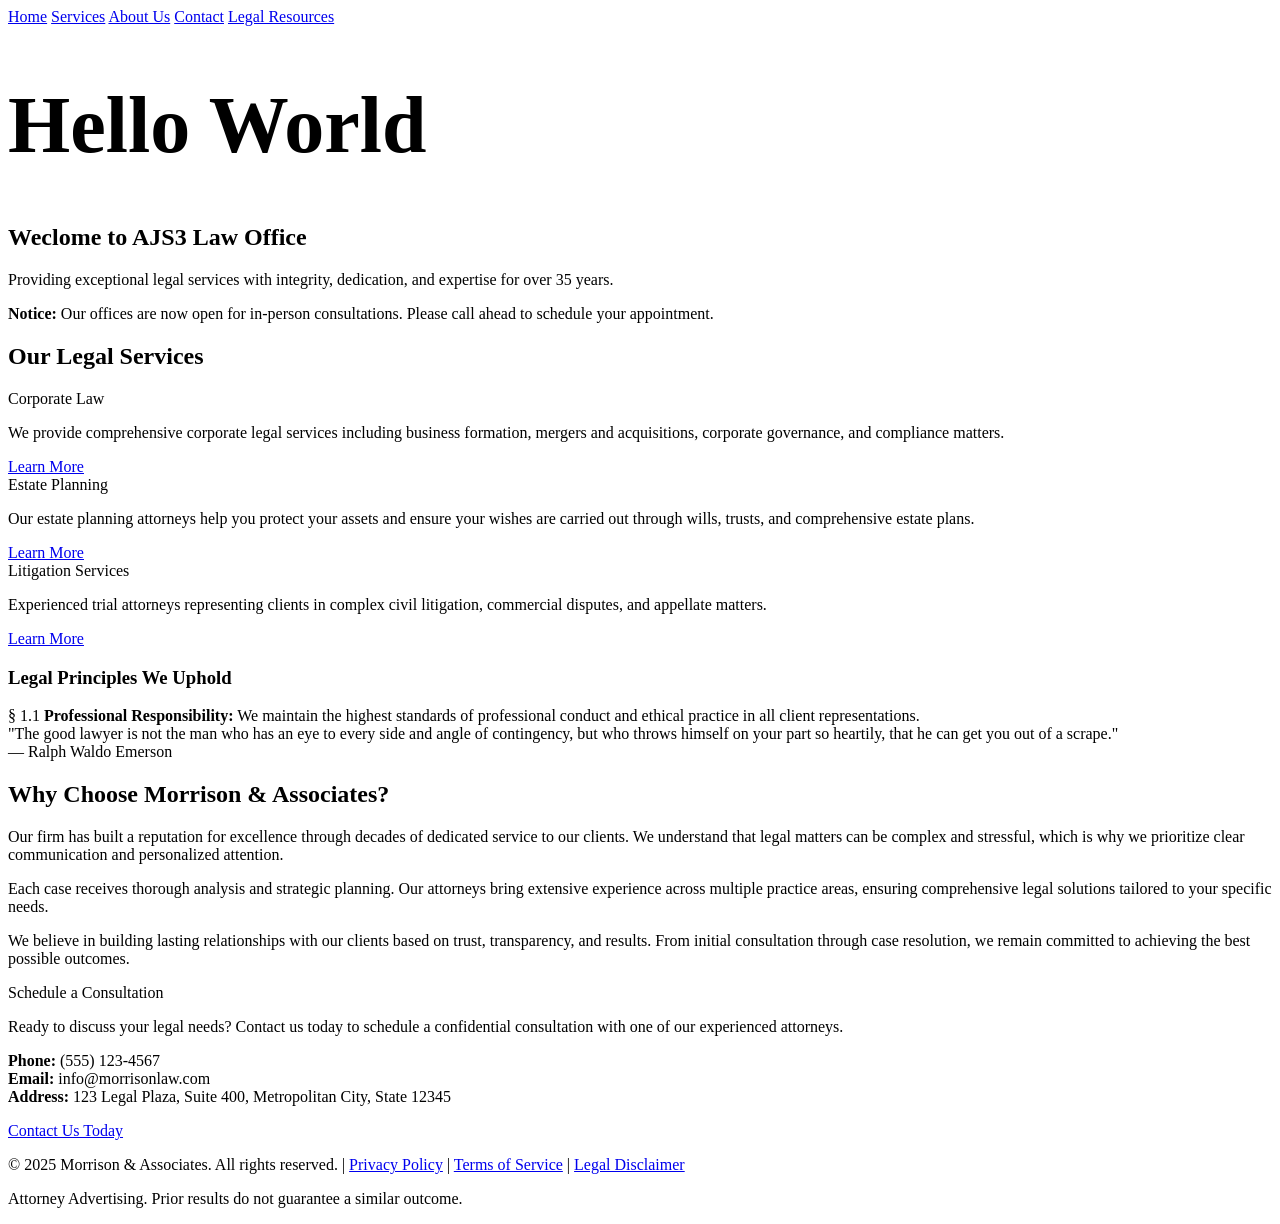
==== index.html @ 769dd68b "Updated Style Sheet" ====
<html lang="en">
<head>
    <meta charset="UTF-8">
    <meta name="viewport" content="width=device-width, initial-scale=1.0">
    <title>Document</title>
    <link rel="stylesheet" href="style.css">
</head>
<body>

    
    <nav class="law-nav">
        <a href="#home">Home</a>
        <a href="#services">Services</a>
        <a href="#about">About Us</a>
        <a href="#contact">Contact</a>
        <a href="#resources">Legal Resources</a>
    </nav>

    <div class="container">
        <h1 style="font-size: 80px;"> Hello World </h1>
        <h2> Weclome to AJS3 Law Office </h2>
        <p class="lead-paragraph">Providing exceptional legal services with integrity, dedication, and expertise for over 35 years.</p>

        <div class="legal-alert alert-info">
            <strong>Notice:</strong> Our offices are now open for in-person consultations. Please call ahead to schedule your appointment.
        </div>

        <h2>Our Legal Services</h2>
        
        <div class="services-grid">
            <div class="legal-card">
                <div class="card-header">Corporate Law</div>
                <p>We provide comprehensive corporate legal services including business formation, mergers and acquisitions, corporate governance, and compliance matters.</p>
                <a href="#corporate" class="btn-legal">Learn More</a>
            </div>

            <div class="legal-card">
                <div class="card-header">Estate Planning</div>
                <p>Our estate planning attorneys help you protect your assets and ensure your wishes are carried out through wills, trusts, and comprehensive estate plans.</p>
                <a href="#estate" class="btn-legal">Learn More</a>
            </div>

            <div class="legal-card">
                <div class="card-header">Litigation Services</div>
                <p>Experienced trial attorneys representing clients in complex civil litigation, commercial disputes, and appellate matters.</p>
                <a href="#litigation" class="btn-legal">Learn More</a>
            </div>
        </div>

        <h3>Legal Principles We Uphold</h3>
        
        <div class="legal-definition">
            <span class="statute-number">§ 1.1</span>
            <strong>Professional Responsibility:</strong> We maintain the highest standards of professional conduct and ethical practice in all client representations.
        </div>

        <div class="legal-quote">
            "The good lawyer is not the man who has an eye to every side and angle of contingency, but who throws himself on your part so heartily, that he can get you out of a scrape."
            <div class="quote-attribution">— Ralph Waldo Emerson</div>
        </div>

        <h2>Why Choose Morrison & Associates?</h2>
        
        <p>Our firm has built a reputation for excellence through decades of dedicated service to our clients. We understand that legal matters can be complex and stressful, which is why we prioritize clear communication and personalized attention.</p>

        <p>Each case receives thorough analysis and strategic planning. Our attorneys bring extensive experience across multiple practice areas, ensuring comprehensive legal solutions tailored to your specific needs.</p>

        <p>We believe in building lasting relationships with our clients based on trust, transparency, and results. From initial consultation through case resolution, we remain committed to achieving the best possible outcomes.</p>

        <div class="legal-card">
            <div class="card-header">Schedule a Consultation</div>
            <p>Ready to discuss your legal needs? Contact us today to schedule a confidential consultation with one of our experienced attorneys.</p>
            <p><strong>Phone:</strong> (555) 123-4567<br>
            <strong>Email:</strong> info@morrisonlaw.com<br>
            <strong>Address:</strong> 123 Legal Plaza, Suite 400, Metropolitan City, State 12345</p>
            <a href="#contact" class="btn-legal">Contact Us Today</a>
        </div>
    </div>

    <footer class="legal-footer">
        <p>&copy; 2025 Morrison & Associates. All rights reserved. | 
        <a href="#privacy">Privacy Policy</a> | 
        <a href="#terms">Terms of Service</a> | 
        <a href="#disclaimer">Legal Disclaimer</a></p>
        <p>Attorney Advertising. Prior results do not guarantee a similar outcome.</p>
    </footer>
</body>
</html>
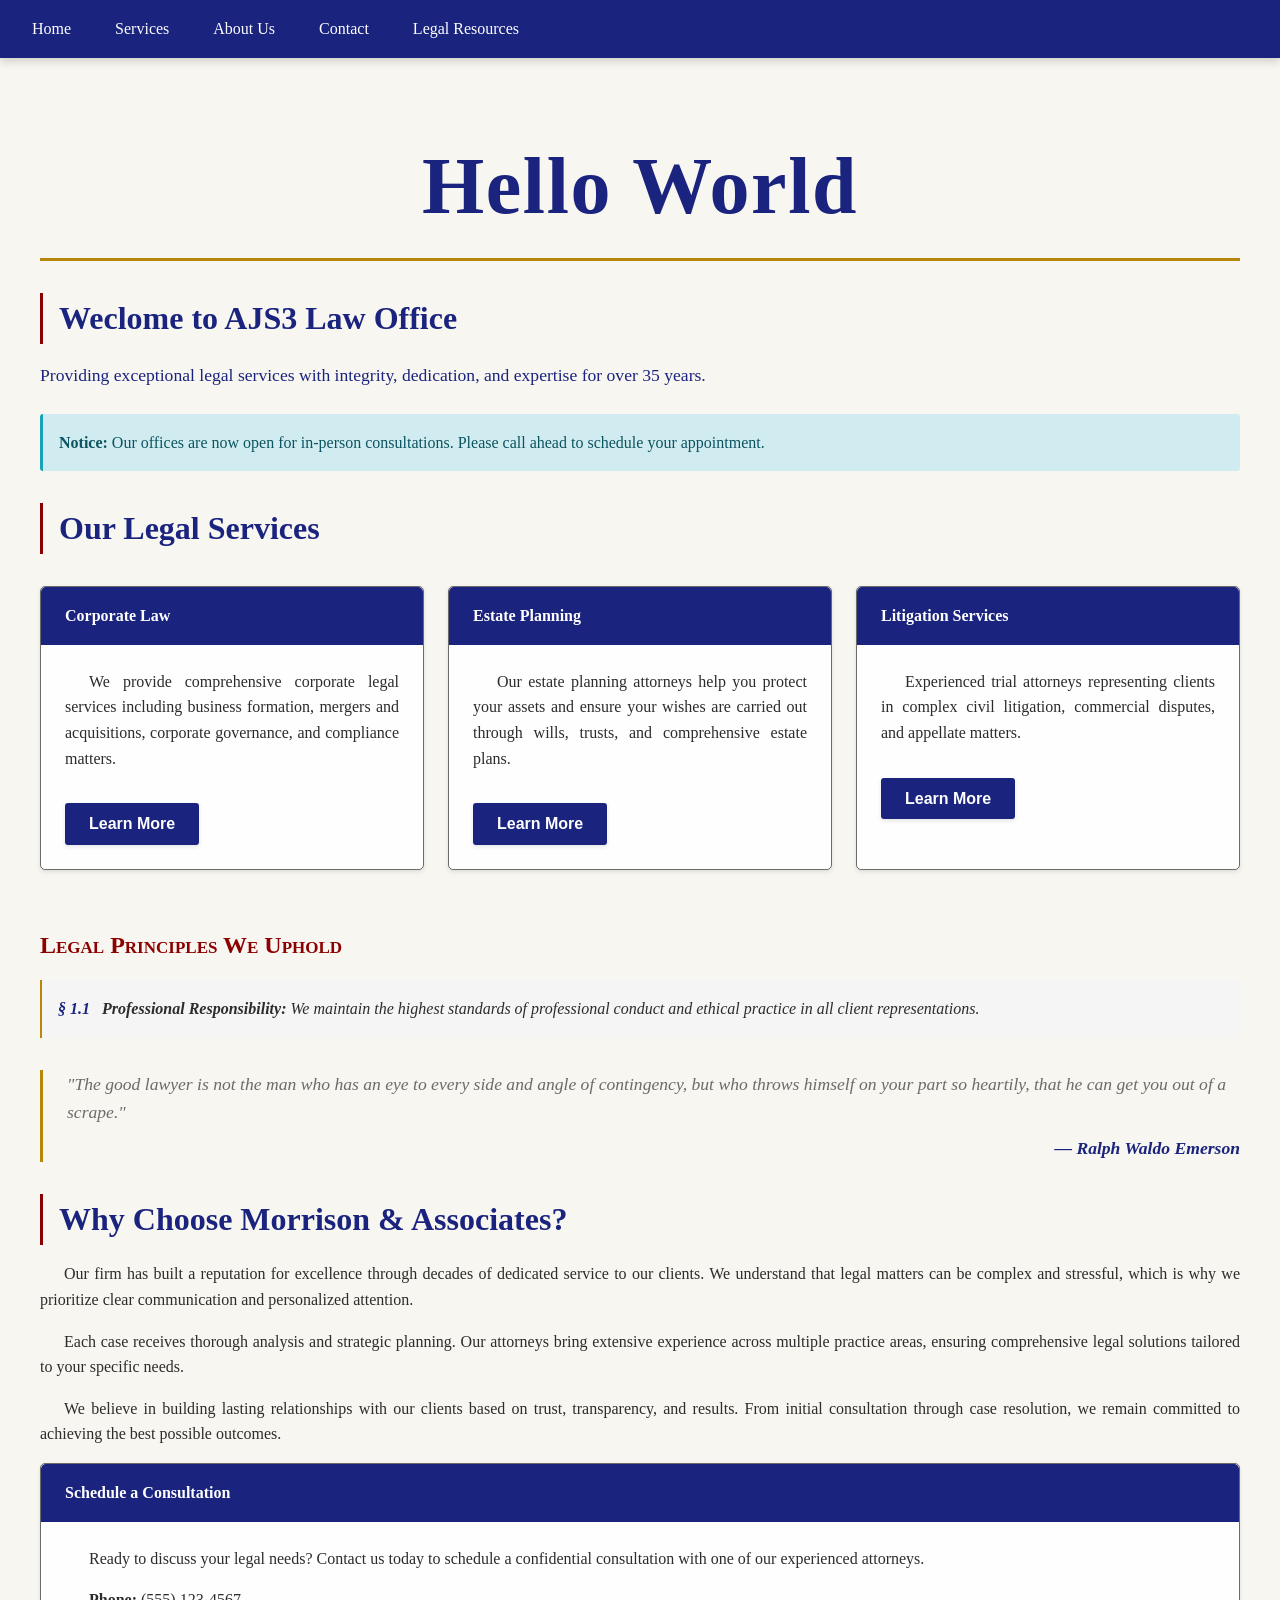
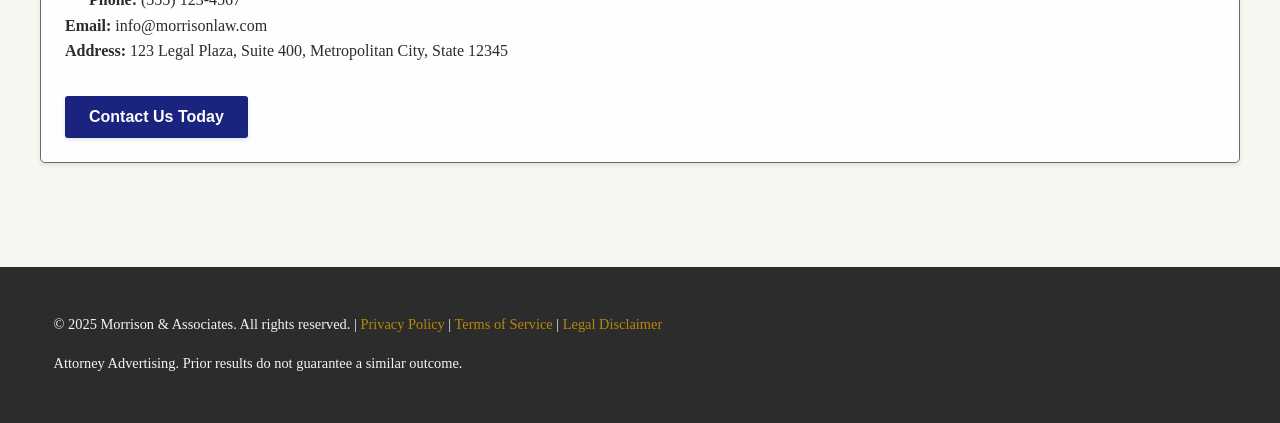
==== commit afe36008: "Quickfix - Link Stylesheet" ====
--- a/index.html
+++ b/index.html
@@ -3,7 +3,7 @@
     <meta charset="UTF-8">
     <meta name="viewport" content="width=device-width, initial-scale=1.0">
     <title>Document</title>
-    <link rel="stylesheet" href="style.css">
+    <link rel="stylesheet" href="css/style.css">
 </head>
 <body>
 
--- a/css/style.css
+++ b/css/style.css
@@ -0,0 +1,235 @@
+* {
+    --primary-navy: #1a237e;
+    --deep-burgundy: #8b0000;
+    --gold-accent: #b8860b;
+    --dark-charcoal: #2c2c2c;
+    --warm-gray: #6b6b6b;
+    --light-gray: #f5f5f5;
+    --cream-white: #fefefe;
+    --parchment: #f8f6f0;
+    --leather-brown: #8b4513;
+    --forest-green: #2d5016;
+    
+    --serif-font: "Times New Roman", "Georgia", serif;
+    --sans-font: "Arial", "Helvetica", sans-serif;
+    --mono-font: "Courier New", monospace;
+    
+    --spacing-xs: 0.25rem;
+    --spacing-sm: 0.5rem;
+    --spacing-md: 1rem;
+    --spacing-lg: 1.5rem;
+    --spacing-xl: 2rem;
+    --spacing-xxl: 3rem;
+    
+    --border-thin: 1px solid;
+    --border-medium: 2px solid;
+    --border-thick: 3px solid;
+    
+    --shadow-light: 0 2px 4px rgba(0,0,0,0.1);
+    --shadow-medium: 0 4px 8px rgba(0,0,0,0.15);
+    --shadow-heavy: 0 6px 12px rgba(0,0,0,0.2);
+}
+
+body {
+    font-family: var(--serif-font);
+    background-color: var(--parchment);
+    color: var(--dark-charcoal);
+    line-height: 1.6;
+    margin: 0;
+    padding: 0;
+}
+
+h1, h2, h3, h4, h5, h6 {
+    font-family: var(--serif-font);
+    font-weight: bold;
+    color: var(--primary-navy);
+    margin-top: var(--spacing-xl);
+    margin-bottom: var(--spacing-md);
+}
+
+h1 {
+    font-size: 2.5rem;
+    text-align: center;
+    border-bottom: var(--border-thick) var(--gold-accent);
+    padding-bottom: var(--spacing-sm);
+    letter-spacing: 0.02em;
+}
+
+h2 {
+    font-size: 2rem;
+    border-left: var(--border-thick) var(--deep-burgundy);
+    padding-left: var(--spacing-md);
+}
+
+h3 {
+    font-size: 1.5rem;
+    color: var(--deep-burgundy);
+    font-variant: small-caps;
+}
+
+p {
+    margin-bottom: var(--spacing-md);
+    text-align: justify;
+    text-indent: 1.5em;
+}
+
+.lead-paragraph {
+    font-size: 1.1rem;
+    font-weight: 500;
+    color: var(--primary-navy);
+    text-indent: 0;
+    margin-bottom: var(--spacing-lg);
+}
+
+.law-nav {
+    background-color: var(--primary-navy);
+    color: var(--cream-white);
+    padding: var(--spacing-md);
+    box-shadow: var(--shadow-medium);
+}
+
+.law-nav a {
+    color: var(--cream-white);
+    text-decoration: none;
+    padding: var(--spacing-sm) var(--spacing-md);
+    margin-right: var(--spacing-sm);
+    border-radius: 3px;
+    transition: background-color 0.3s ease;
+}
+
+.law-nav a:hover {
+    background-color: var(--gold-accent);
+    color: var(--primary-navy);
+}
+
+.container {
+    max-width: 1200px;
+    margin: 0 auto;
+    padding: var(--spacing-xl);
+}
+
+.legal-card {
+    background-color: var(--cream-white);
+    border: var(--border-thin) var(--warm-gray);
+    border-radius: 5px;
+    padding: var(--spacing-lg);
+    margin-bottom: var(--spacing-lg);
+    box-shadow: var(--shadow-light);
+    transition: box-shadow 0.3s ease;
+}
+
+.legal-card:hover {
+    box-shadow: var(--shadow-medium);
+}
+
+.card-header {
+    background-color: var(--primary-navy);
+    color: var(--cream-white);
+    margin: calc(-1 * var(--spacing-lg)) calc(-1 * var(--spacing-lg)) var(--spacing-lg);
+    padding: var(--spacing-md) var(--spacing-lg);
+    border-radius: 5px 5px 0 0;
+    font-weight: bold;
+}
+
+.legal-quote {
+    font-style: italic;
+    font-size: 1.1rem;
+    color: var(--warm-gray);
+    border-left: var(--border-thick) var(--gold-accent);
+    padding-left: var(--spacing-lg);
+    margin: var(--spacing-xl) 0;
+}
+
+.quote-attribution {
+    font-weight: bold;
+    color: var(--primary-navy);
+    text-align: right;
+    margin-top: var(--spacing-sm);
+}
+
+.btn-legal {
+    background-color: var(--primary-navy);
+    color: var(--cream-white);
+    border: none;
+    padding: var(--spacing-sm) var(--spacing-lg);
+    font-family: var(--sans-font);
+    font-weight: bold;
+    border-radius: 3px;
+    cursor: pointer;
+    transition: all 0.3s ease;
+    box-shadow: var(--shadow-light);
+    text-decoration: none;
+    display: inline-block;
+    margin-top: var(--spacing-md);
+}
+
+.btn-legal:hover {
+    background-color: var(--deep-burgundy);
+    box-shadow: var(--shadow-medium);
+}
+
+.legal-definition {
+    background-color: var(--light-gray);
+    border-left: var(--border-medium) var(--gold-accent);
+    padding: var(--spacing-md);
+    margin: var(--spacing-md) 0;
+    font-style: italic;
+}
+
+.statute-number {
+    font-weight: bold;
+    color: var(--primary-navy);
+    margin-right: var(--spacing-sm);
+}
+
+.legal-alert {
+    padding: var(--spacing-md);
+    margin: var(--spacing-lg) 0;
+    border-radius: 3px;
+    border-left: var(--border-thick);
+}
+
+.alert-info {
+    background-color: #d1ecf1;
+    border-left-color: #17a2b8;
+    color: #0c5460;
+}
+
+.legal-footer {
+    background-color: var(--dark-charcoal);
+    color: var(--light-gray);
+    padding: var(--spacing-xl);
+    margin-top: var(--spacing-xxl);
+    text-align: center;
+    font-size: 0.9rem;
+}
+
+.legal-footer a {
+    color: var(--gold-accent);
+    text-decoration: none;
+}
+
+.legal-footer a:hover {
+    text-decoration: underline;
+}
+
+.services-grid {
+    display: grid;
+    grid-template-columns: repeat(auto-fit, minmax(300px, 1fr));
+    gap: var(--spacing-lg);
+    margin-top: var(--spacing-xl);
+}
+
+@media (max-width: 768px) {
+    .container {
+        padding: var(--spacing-md);
+    }
+    
+    h1 {
+        font-size: 2rem;
+    }
+    
+    h2 {
+        font-size: 1.5rem;
+    }
+}
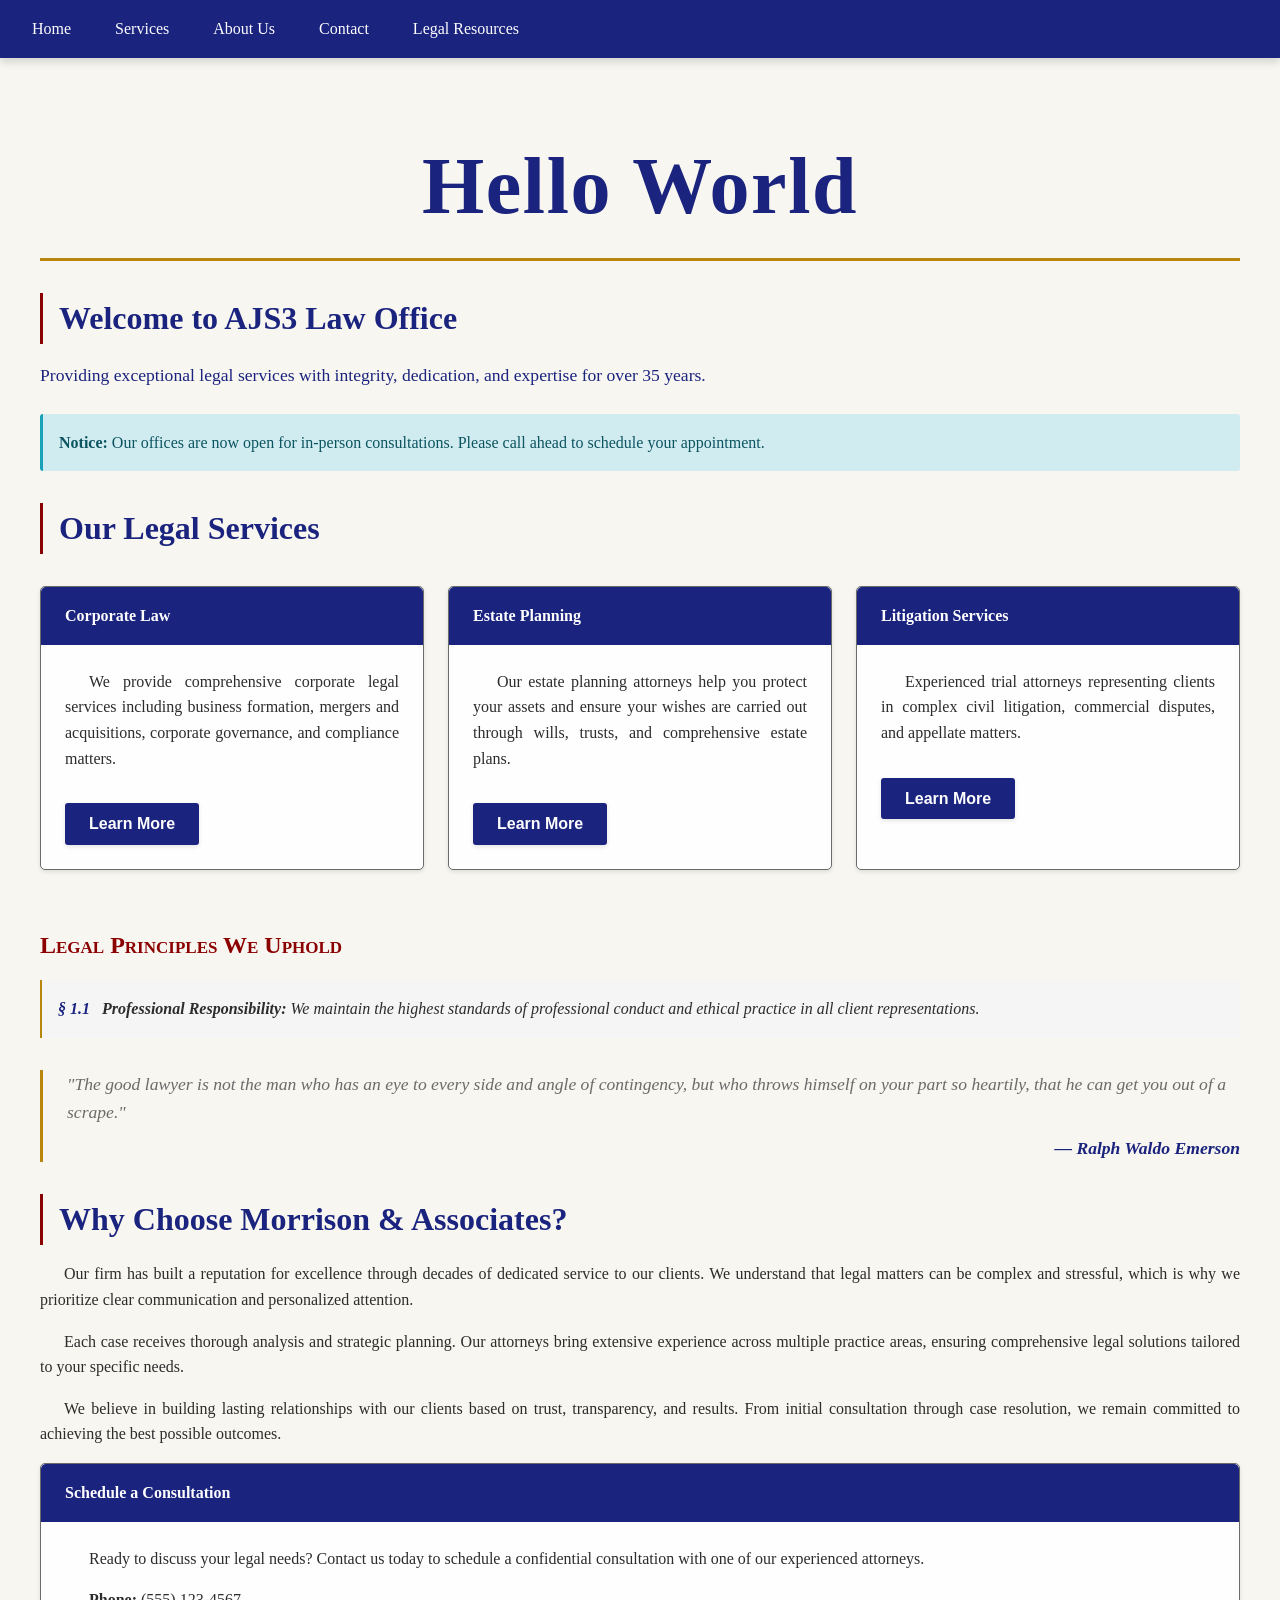
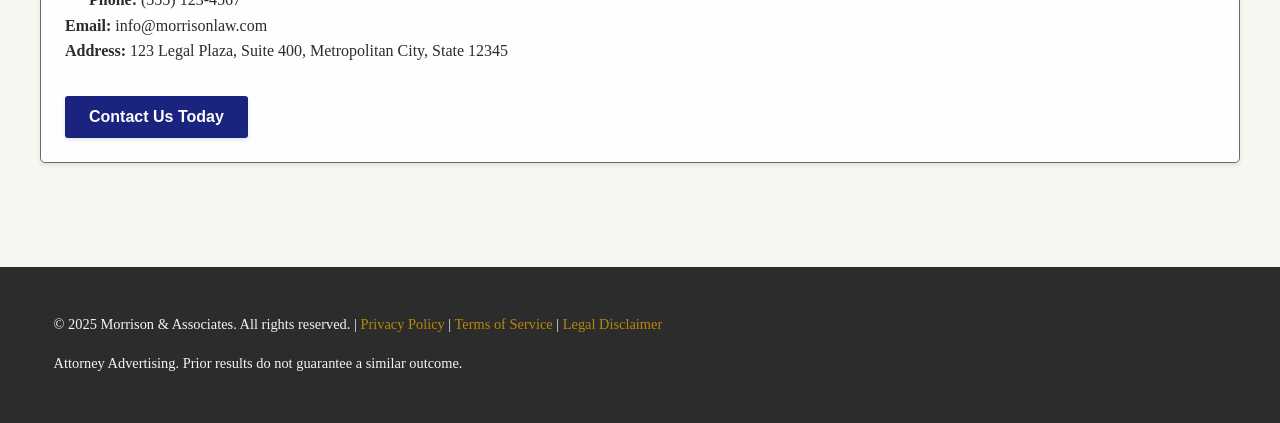
==== commit d5fd49a2: "Quickfix - HTML" ====
--- a/index.html
+++ b/index.html
@@ -18,7 +18,7 @@
 
     <div class="container">
         <h1 style="font-size: 80px;"> Hello World </h1>
-        <h2> Weclome to AJS3 Law Office </h2>
+        <h2> Welcome to AJS3 Law Office </h2>
         <p class="lead-paragraph">Providing exceptional legal services with integrity, dedication, and expertise for over 35 years.</p>
 
         <div class="legal-alert alert-info">
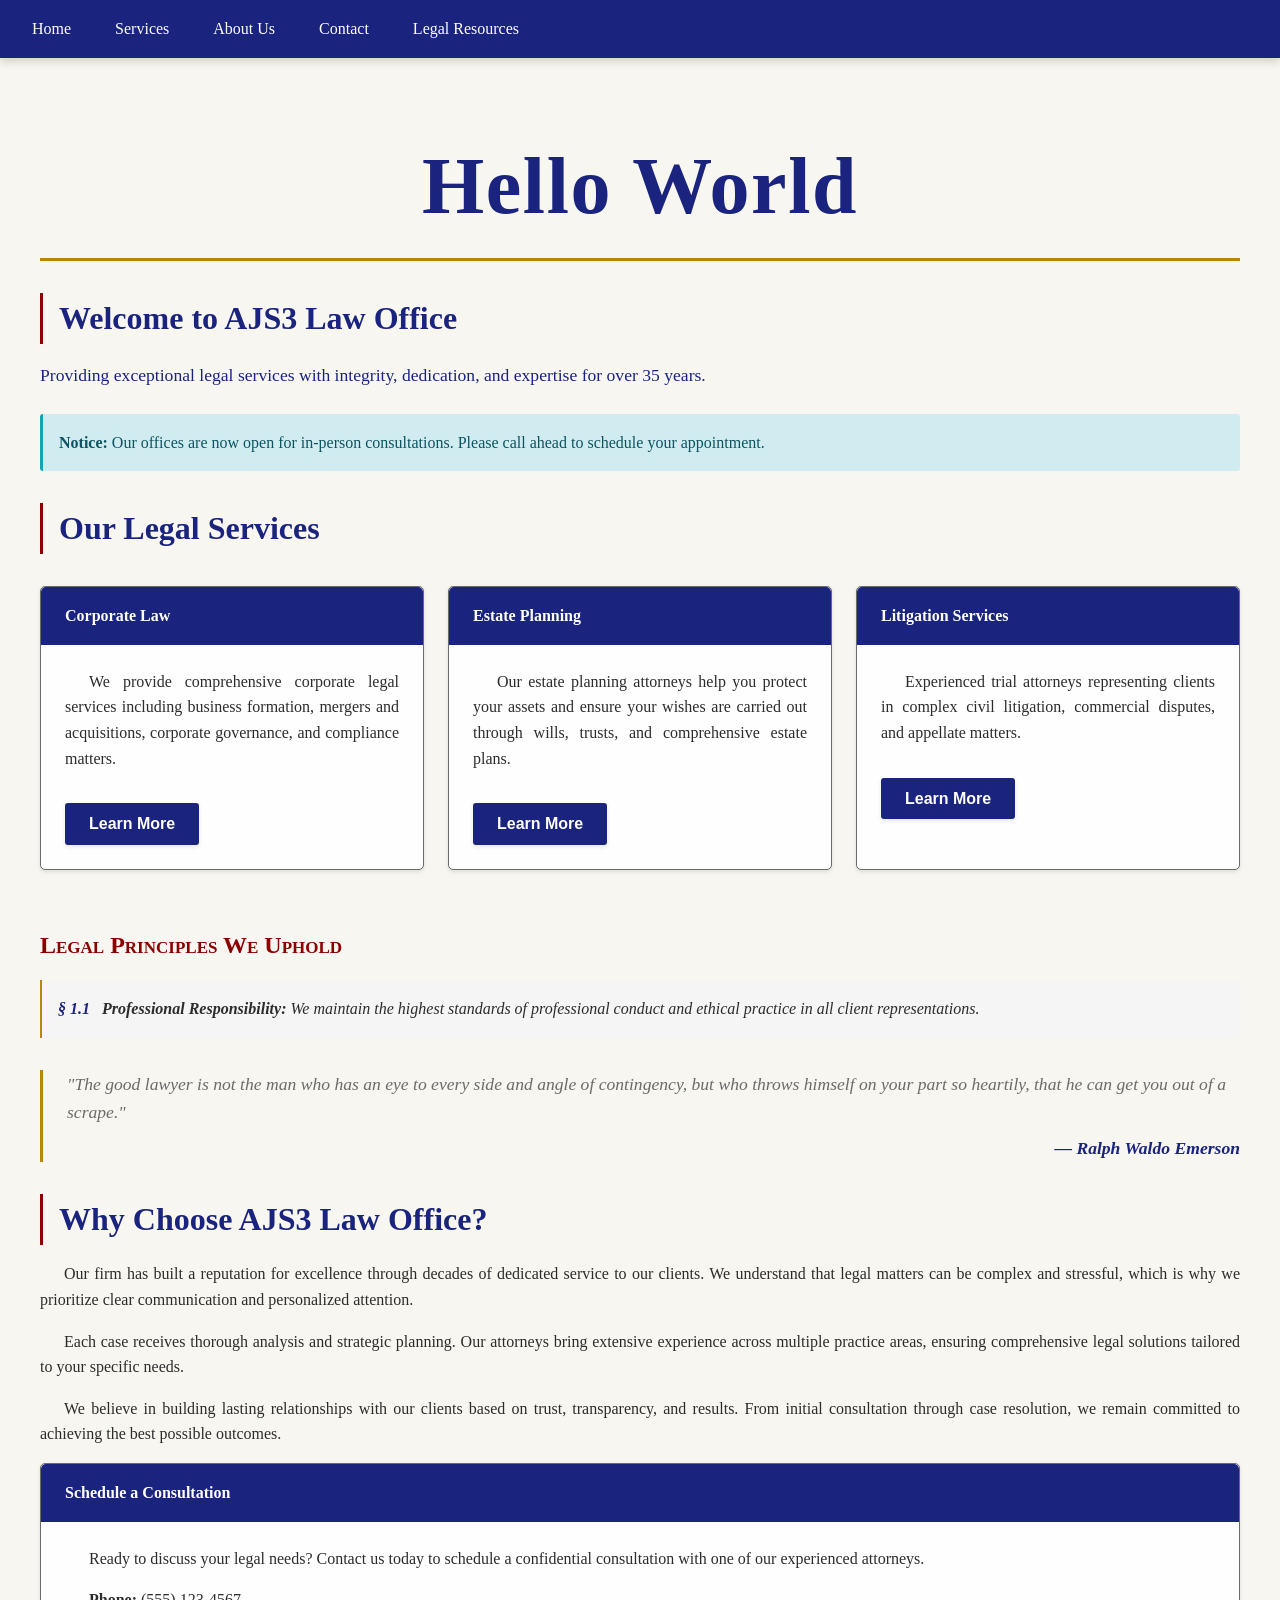
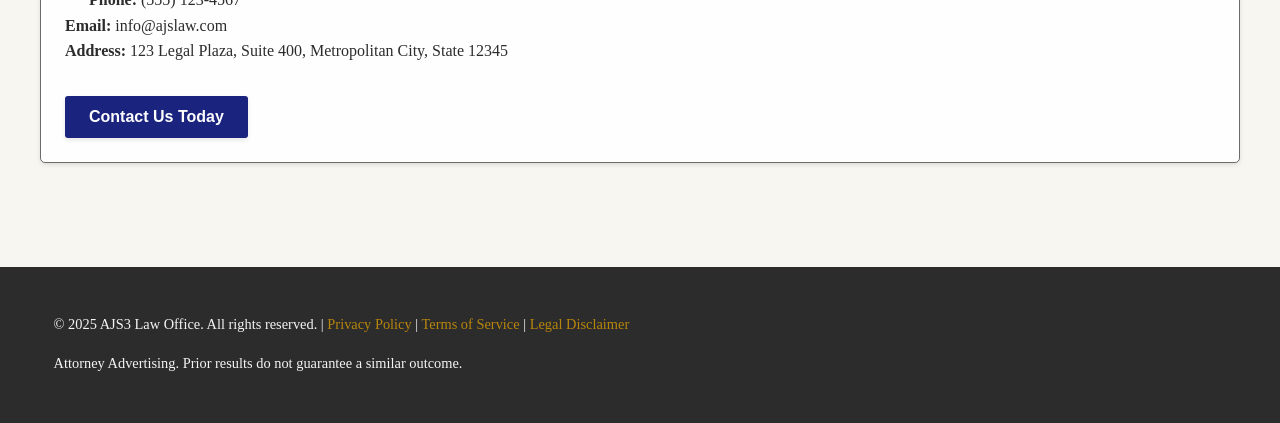
==== commit 679fc432: "Quickfix - HTML" ====
--- a/index.html
+++ b/index.html
@@ -59,7 +59,7 @@
             <div class="quote-attribution">— Ralph Waldo Emerson</div>
         </div>
 
-        <h2>Why Choose Morrison & Associates?</h2>
+        <h2>Why Choose AJS3 Law Office?</h2>
         
         <p>Our firm has built a reputation for excellence through decades of dedicated service to our clients. We understand that legal matters can be complex and stressful, which is why we prioritize clear communication and personalized attention.</p>
 
@@ -71,14 +71,14 @@
             <div class="card-header">Schedule a Consultation</div>
             <p>Ready to discuss your legal needs? Contact us today to schedule a confidential consultation with one of our experienced attorneys.</p>
             <p><strong>Phone:</strong> (555) 123-4567<br>
-            <strong>Email:</strong> info@morrisonlaw.com<br>
+            <strong>Email:</strong> info@ajslaw.com<br>
             <strong>Address:</strong> 123 Legal Plaza, Suite 400, Metropolitan City, State 12345</p>
             <a href="#contact" class="btn-legal">Contact Us Today</a>
         </div>
     </div>
 
     <footer class="legal-footer">
-        <p>&copy; 2025 Morrison & Associates. All rights reserved. | 
+        <p>&copy; 2025 AJS3 Law Office. All rights reserved. | 
         <a href="#privacy">Privacy Policy</a> | 
         <a href="#terms">Terms of Service</a> | 
         <a href="#disclaimer">Legal Disclaimer</a></p>
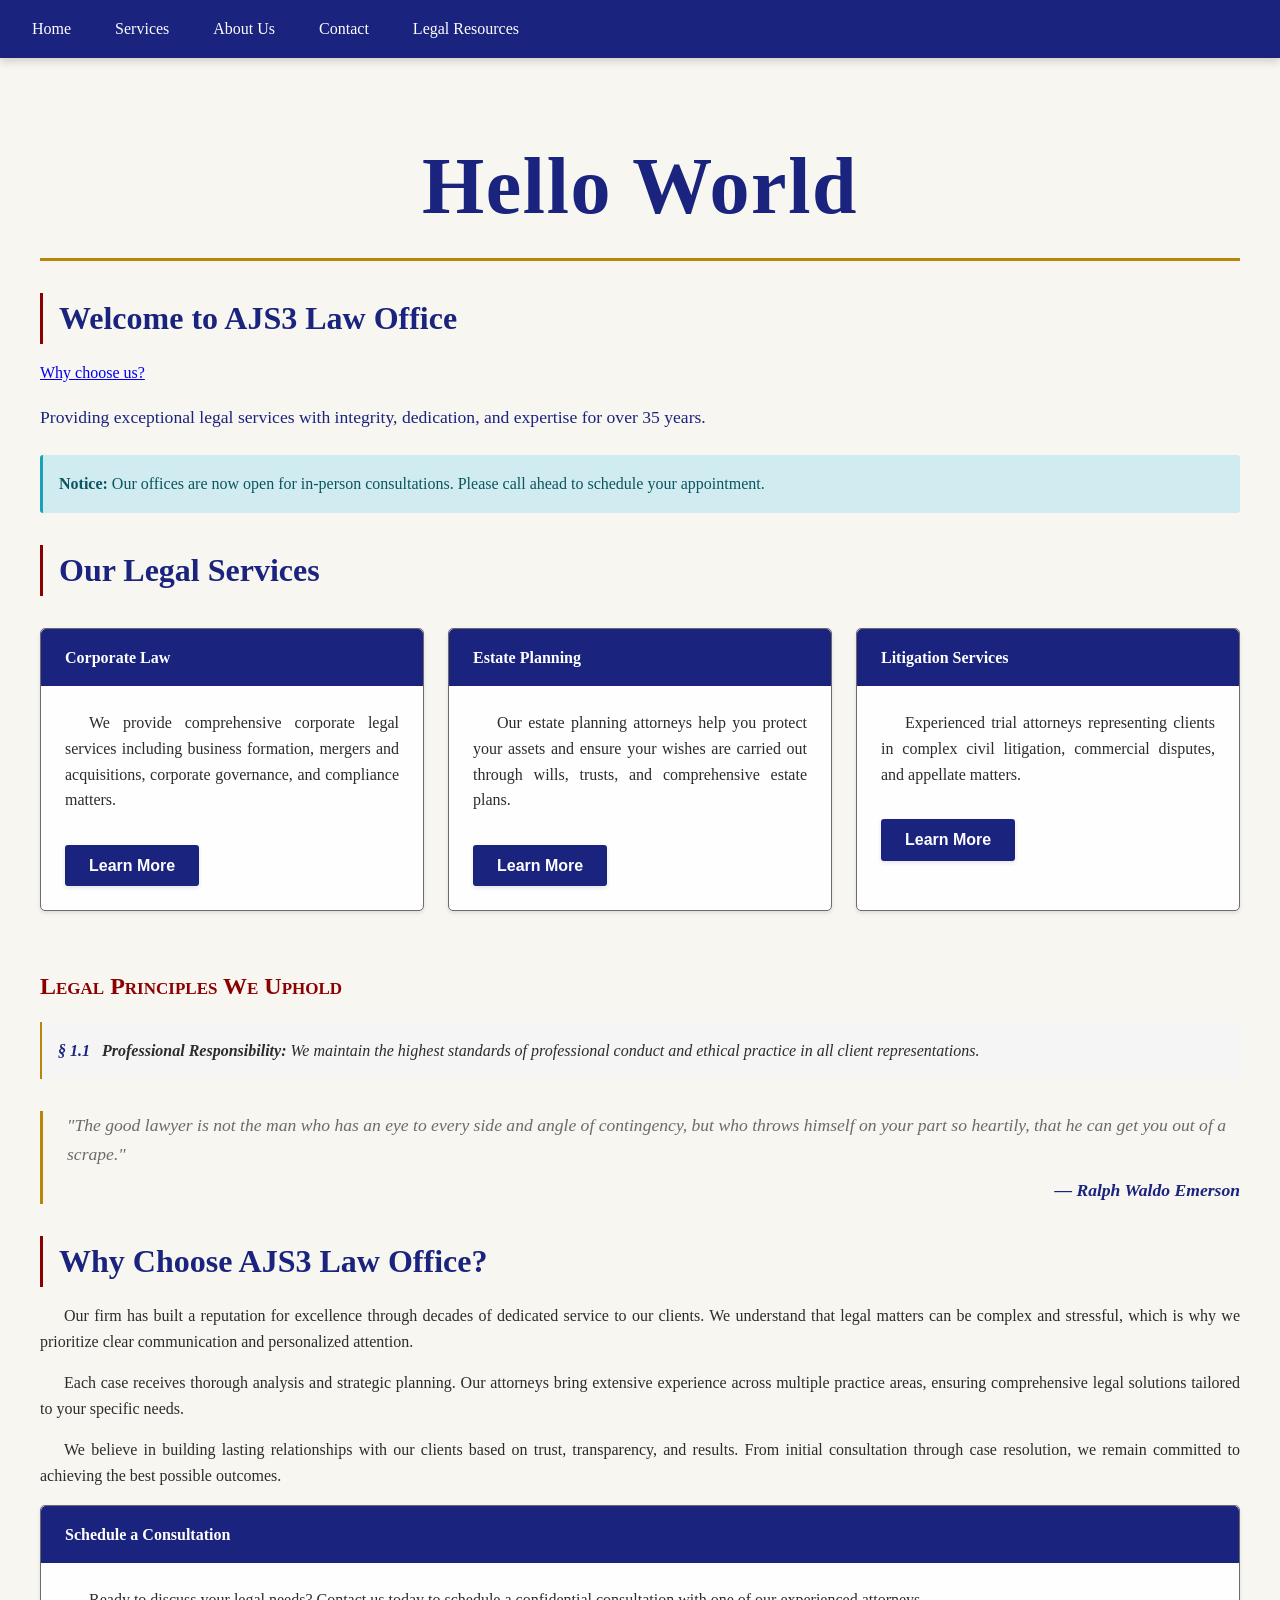
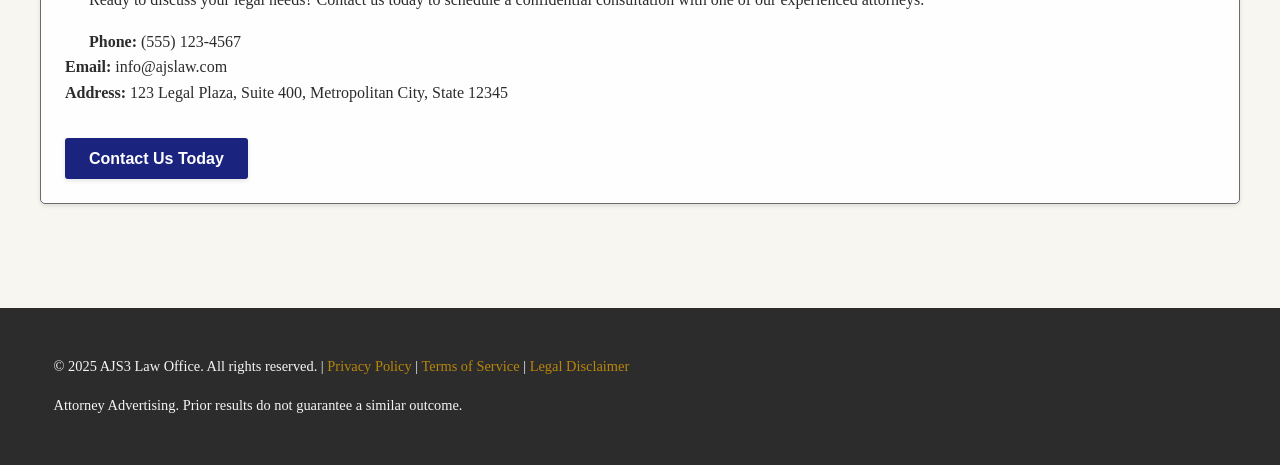
==== commit 088b1482: "Added Test Link" ====
--- a/index.html
+++ b/index.html
@@ -19,6 +19,7 @@
     <div class="container">
         <h1 style="font-size: 80px;"> Hello World </h1>
         <h2> Welcome to AJS3 Law Office </h2>
+        <a href="#why">Why choose us?</a>
         <p class="lead-paragraph">Providing exceptional legal services with integrity, dedication, and expertise for over 35 years.</p>
 
         <div class="legal-alert alert-info">
@@ -59,7 +60,7 @@
             <div class="quote-attribution">— Ralph Waldo Emerson</div>
         </div>
 
-        <h2>Why Choose AJS3 Law Office?</h2>
+        <h2 id="why">Why Choose AJS3 Law Office?</h2>
         
         <p>Our firm has built a reputation for excellence through decades of dedicated service to our clients. We understand that legal matters can be complex and stressful, which is why we prioritize clear communication and personalized attention.</p>
 
